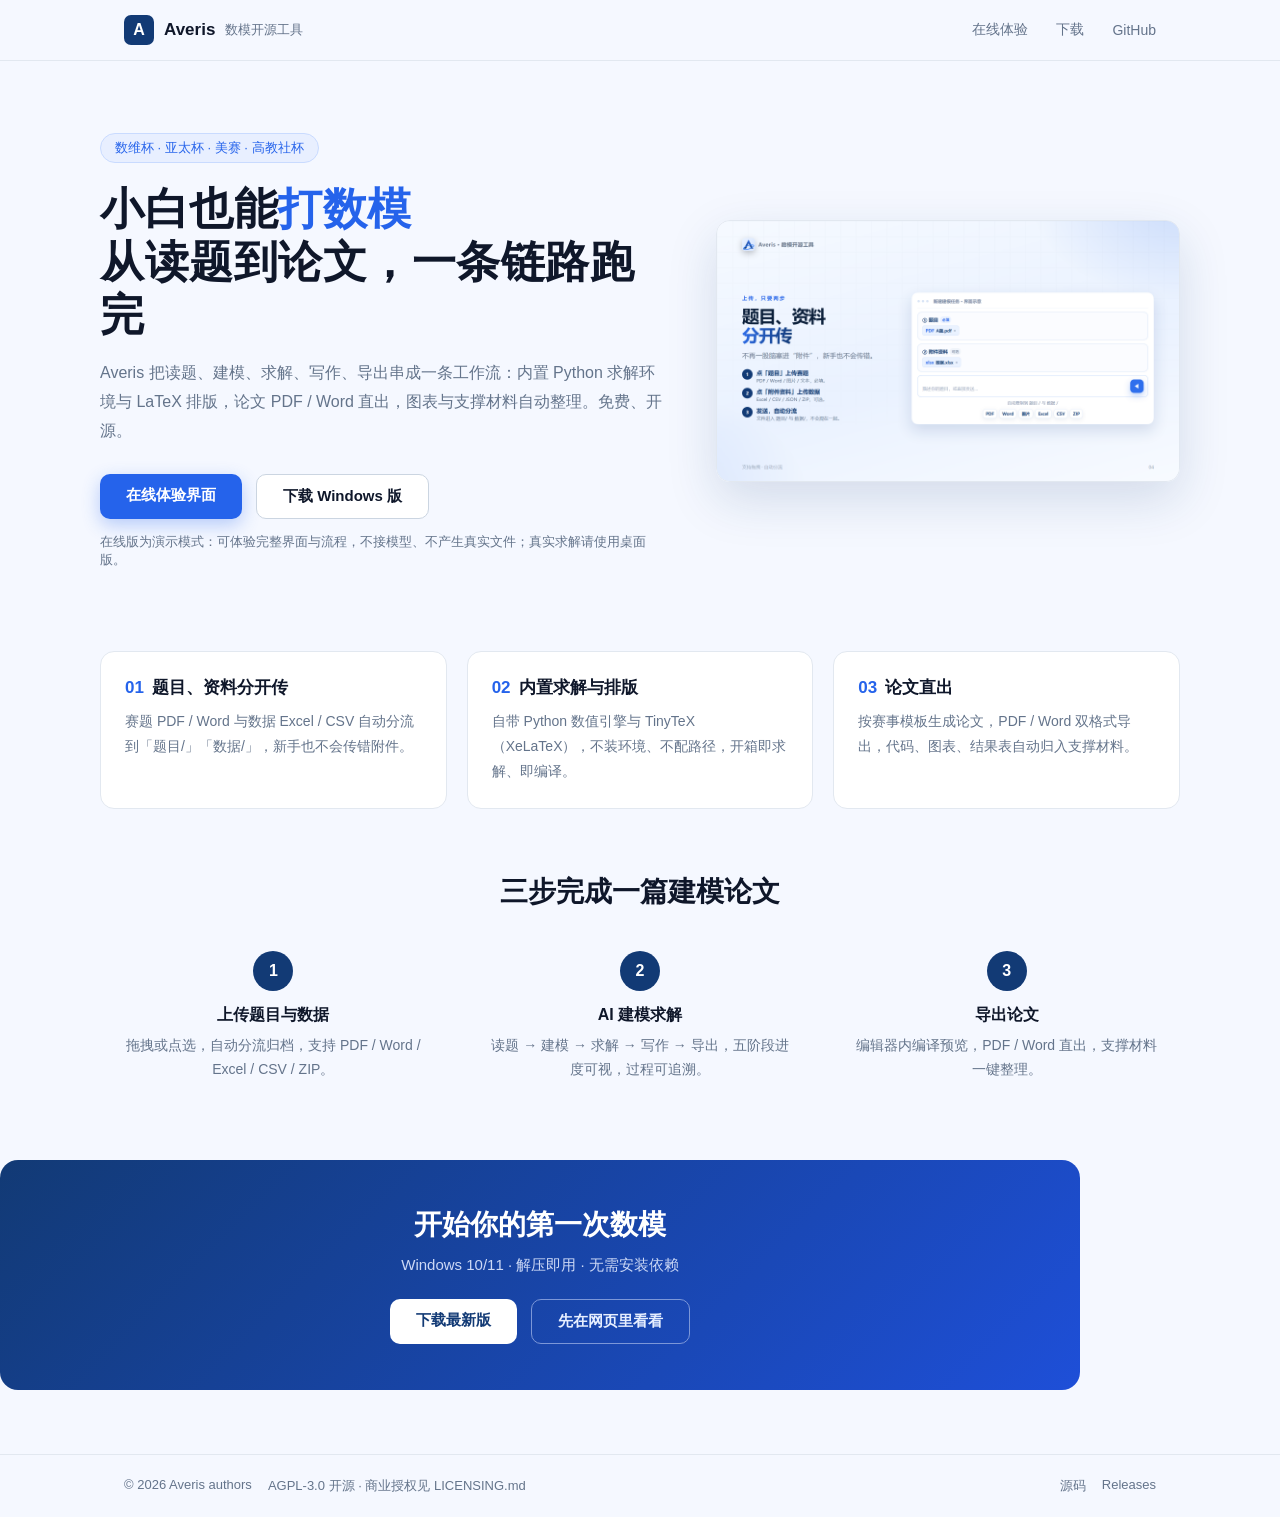
==== index.html @ 835003e7 "Add product landing page for GitHub Pages" ====
<!DOCTYPE html>
<html lang="zh-CN">
<head>
<meta charset="utf-8">
<meta name="viewport" content="width=device-width, initial-scale=1">
<title>Averis · 全流程数模解题工作台</title>
<meta name="description" content="Averis：从读题到论文一条链路跑完。内置 LaTeX 与 Python 求解环境，PDF / Word 直出，免费开源。">
<link rel="icon" href="data:image/svg+xml,%3Csvg xmlns='http://www.w3.org/2000/svg' viewBox='0 0 32 32'%3E%3Crect width='32' height='32' rx='7' fill='%23123A75'/%3E%3Cpath d='M16 6 L26 26 H21.5 L16 14 L10.5 26 H6 Z' fill='%23fff'/%3E%3C/svg%3E">
<style>
  :root { --blue: #2563eb; --navy: #123a75; --ink: #0f172a; --mut: #64748b; --bg: #f5f8ff; }
  * { margin: 0; padding: 0; box-sizing: border-box; }
  body { font-family: -apple-system, "PingFang SC", "Microsoft YaHei", "Segoe UI", sans-serif; color: var(--ink); background: var(--bg); }
  a { text-decoration: none; color: inherit; }
  .wrap { max-width: 1080px; margin: 0 auto; padding: 0 24px; }
  header { position: sticky; top: 0; background: rgba(245,248,255,.9); backdrop-filter: blur(8px); border-bottom: 1px solid #e2e8f0; z-index: 9; }
  .nav { display: flex; align-items: center; gap: 10px; height: 60px; }
  .logo { width: 30px; height: 30px; border-radius: 7px; background: var(--navy); color: #fff; display: grid; place-items: center; font-weight: 800; }
  .nav b { font-size: 17px; }
  .nav .sp { flex: 1; }
  .nav a.lk { color: var(--mut); font-size: 14px; margin-left: 18px; }
  .nav a.lk:hover { color: var(--blue); }
  .hero { display: grid; grid-template-columns: 1.1fr .9fr; gap: 48px; align-items: center; padding: 72px 0 56px; }
  .tag { display: inline-block; color: var(--blue); background: #e8efff; border: 1px solid #c9dbff; border-radius: 999px; padding: 5px 14px; font-size: 13px; margin-bottom: 20px; }
  h1 { font-size: 44px; line-height: 1.2; letter-spacing: .5px; }
  h1 em { font-style: normal; color: var(--blue); }
  .sub { color: var(--mut); font-size: 16px; line-height: 1.8; margin: 18px 0 28px; }
  .btns { display: flex; gap: 14px; flex-wrap: wrap; }
  .btn { display: inline-block; border-radius: 10px; padding: 12px 26px; font-size: 15px; font-weight: 600; }
  .btn.p { background: var(--blue); color: #fff; box-shadow: 0 6px 18px rgba(37,99,235,.3); }
  .btn.p:hover { background: #1d4ed8; }
  .btn.s { border: 1px solid #cbd5e1; background: #fff; color: var(--ink); }
  .btn.s:hover { border-color: var(--blue); color: var(--blue); }
  .shot { border-radius: 14px; border: 1px solid #e2e8f0; box-shadow: 0 18px 50px rgba(18,58,117,.15); width: 100%; display: block; }
  .note { margin-top: 14px; color: var(--mut); font-size: 13px; }
  .feats { display: grid; grid-template-columns: repeat(3, 1fr); gap: 20px; padding: 26px 0 8px; }
  .card { background: #fff; border: 1px solid #e2e8f0; border-radius: 14px; padding: 24px; }
  .card h3 { font-size: 17px; margin-bottom: 10px; }
  .card h3 span { color: var(--blue); margin-right: 8px; }
  .card p { color: var(--mut); font-size: 14px; line-height: 1.8; }
  .steps { padding: 56px 0 20px; }
  .steps h2, .dl h2 { font-size: 28px; text-align: center; }
  .steps .row { display: grid; grid-template-columns: repeat(3, 1fr); gap: 20px; margin-top: 30px; }
  .step { text-align: center; padding: 10px 18px; }
  .step .n { width: 40px; height: 40px; margin: 0 auto 14px; border-radius: 50%; background: var(--navy); color: #fff; display: grid; place-items: center; font-weight: 700; }
  .step b { display: block; margin-bottom: 8px; }
  .step p { color: var(--mut); font-size: 14px; line-height: 1.7; }
  .dl { margin: 48px 0 64px; background: linear-gradient(135deg, #123a75, #1e4fd8); border-radius: 18px; color: #fff; text-align: center; padding: 46px 28px; }
  .dl p { color: #cdd9f6; margin: 12px 0 24px; font-size: 15px; }
  .dl .btn.p { background: #fff; color: var(--navy); box-shadow: none; }
  .dl .btn.s { background: transparent; border-color: #7c97d8; color: #e6eeff; }
  footer { border-top: 1px solid #e2e8f0; color: var(--mut); font-size: 13px; padding: 22px 0; }
  footer .wrap { display: flex; gap: 16px; flex-wrap: wrap; }
  @media (max-width: 860px) { .hero { grid-template-columns: 1fr; padding: 44px 0 30px; } h1 { font-size: 34px; } .feats, .steps .row { grid-template-columns: 1fr; } }
</style>
</head>
<body>
<header><div class="wrap nav">
  <div class="logo">A</div><b>Averis</b><span style="color:var(--mut);font-size:13px">数模开源工具</span>
  <div class="sp"></div>
  <a class="lk" href="client/">在线体验</a>
  <a class="lk" href="https://github.com/daoqigua/Averis/releases/latest">下载</a>
  <a class="lk" href="https://github.com/daoqigua/Averis">GitHub</a>
</div></header>

<div class="wrap hero">
  <div>
    <span class="tag">数维杯 · 亚太杯 · 美赛 · 高教社杯</span>
    <h1>小白也能<em>打数模</em><br>从读题到论文，一条链路跑完</h1>
    <p class="sub">Averis 把读题、建模、求解、写作、导出串成一条工作流：内置 Python 求解环境与 LaTeX 排版，论文 PDF / Word 直出，图表与支撑材料自动整理。免费、开源。</p>
    <div class="btns">
      <a class="btn p" href="client/">在线体验界面</a>
      <a class="btn s" href="https://github.com/daoqigua/Averis/releases/latest">下载 Windows 版</a>
    </div>
    <p class="note">在线版为演示模式：可体验完整界面与流程，不接模型、不产生真实文件；真实求解请使用桌面版。</p>
  </div>
  <div><img class="shot" src="assets/workbench.png" alt="Averis 新建建模任务界面示意"></div>
</div>

<div class="wrap feats">
  <div class="card"><h3><span>01</span>题目、资料分开传</h3><p>赛题 PDF / Word 与数据 Excel / CSV 自动分流到「题目/」「数据/」，新手也不会传错附件。</p></div>
  <div class="card"><h3><span>02</span>内置求解与排版</h3><p>自带 Python 数值引擎与 TinyTeX（XeLaTeX），不装环境、不配路径，开箱即求解、即编译。</p></div>
  <div class="card"><h3><span>03</span>论文直出</h3><p>按赛事模板生成论文，PDF / Word 双格式导出，代码、图表、结果表自动归入支撑材料。</p></div>
</div>

<div class="wrap steps">
  <h2>三步完成一篇建模论文</h2>
  <div class="row">
    <div class="step"><div class="n">1</div><b>上传题目与数据</b><p>拖拽或点选，自动分流归档，支持 PDF / Word / Excel / CSV / ZIP。</p></div>
    <div class="step"><div class="n">2</div><b>AI 建模求解</b><p>读题 → 建模 → 求解 → 写作 → 导出，五阶段进度可视，过程可追溯。</p></div>
    <div class="step"><div class="n">3</div><b>导出论文</b><p>编辑器内编译预览，PDF / Word 直出，支撑材料一键整理。</p></div>
  </div>
</div>

<div class="wrap dl">
  <h2>开始你的第一次数模</h2>
  <p>Windows 10/11 · 解压即用 · 无需安装依赖</p>
  <div class="btns" style="justify-content:center">
    <a class="btn p" href="https://github.com/daoqigua/Averis/releases/latest">下载最新版</a>
    <a class="btn s" href="client/">先在网页里看看</a>
  </div>
</div>

<footer><div class="wrap">
  <span>© 2026 Averis authors</span><span>AGPL-3.0 开源 · 商业授权见 LICENSING.md</span>
  <span style="flex:1"></span><a href="https://github.com/daoqigua/Averis">源码</a>
  <a href="https://github.com/daoqigua/Averis/releases">Releases</a>
</div></footer>
</body>
</html>
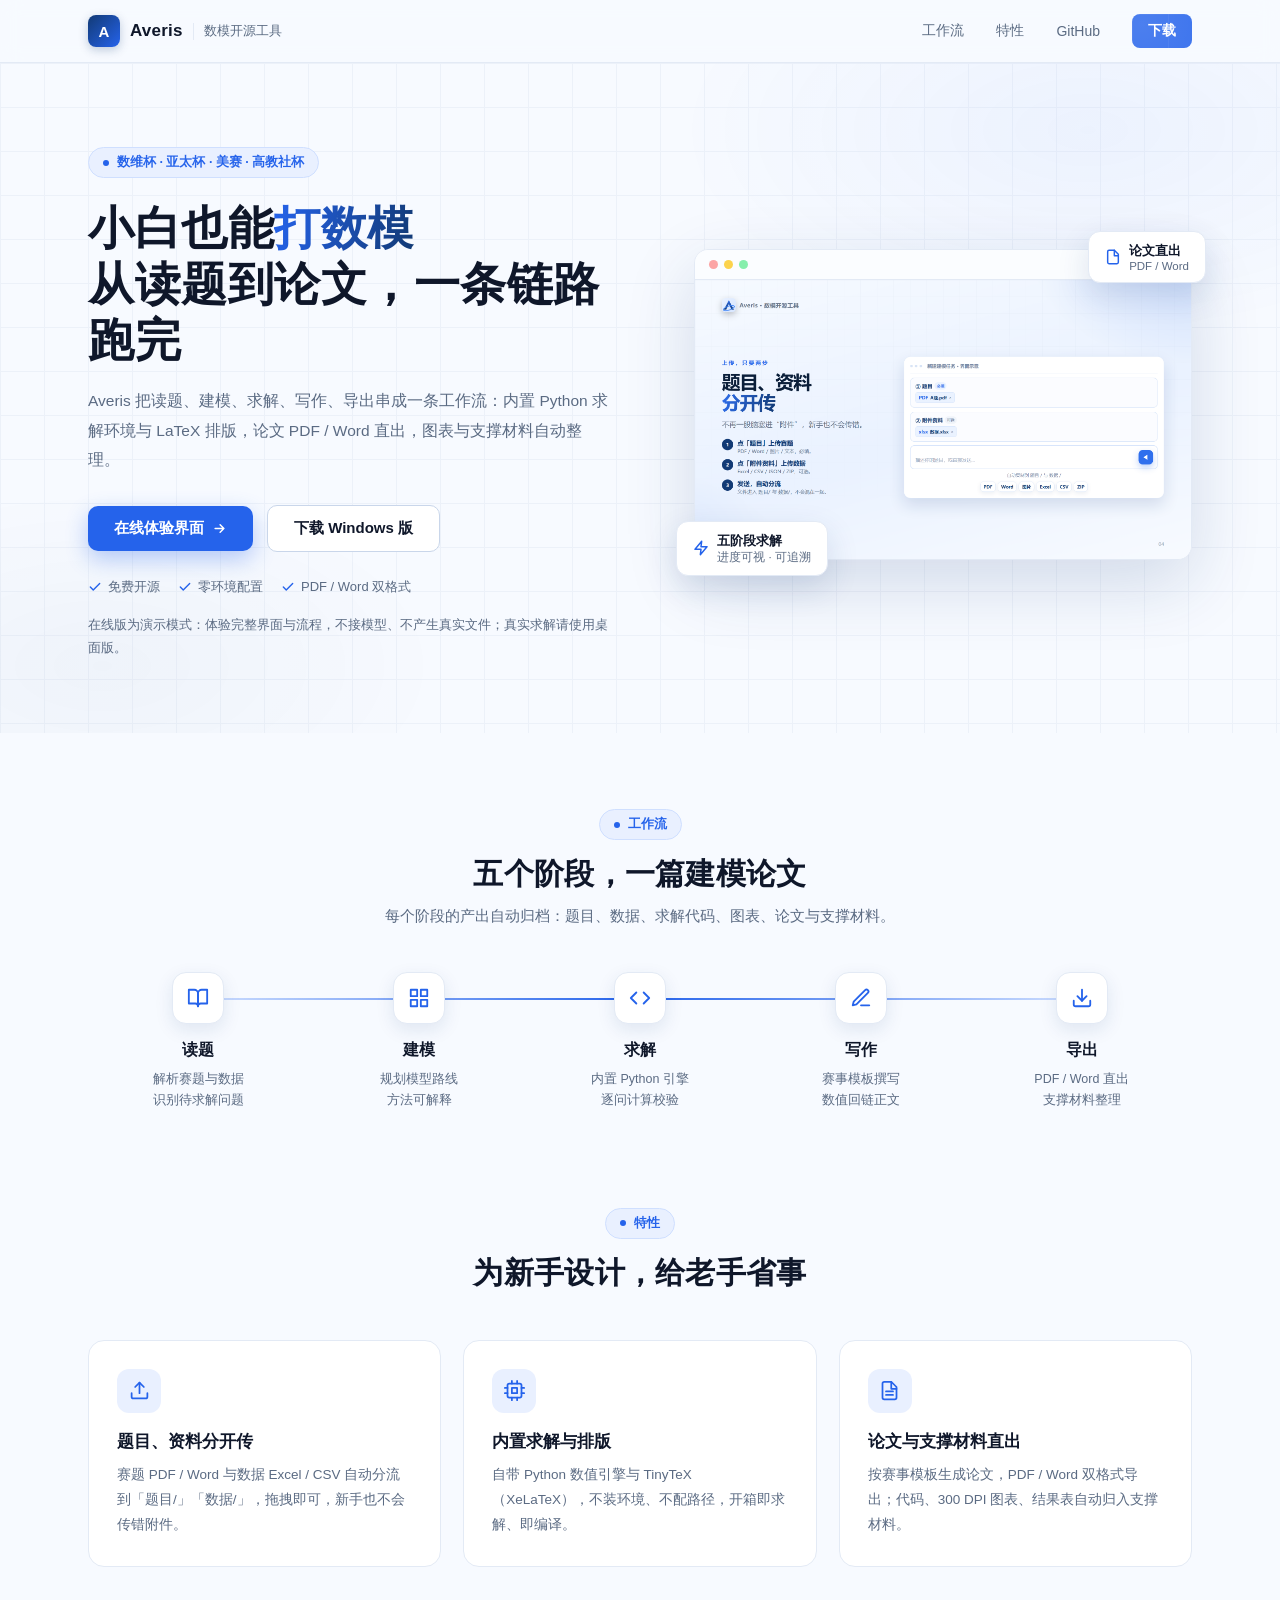
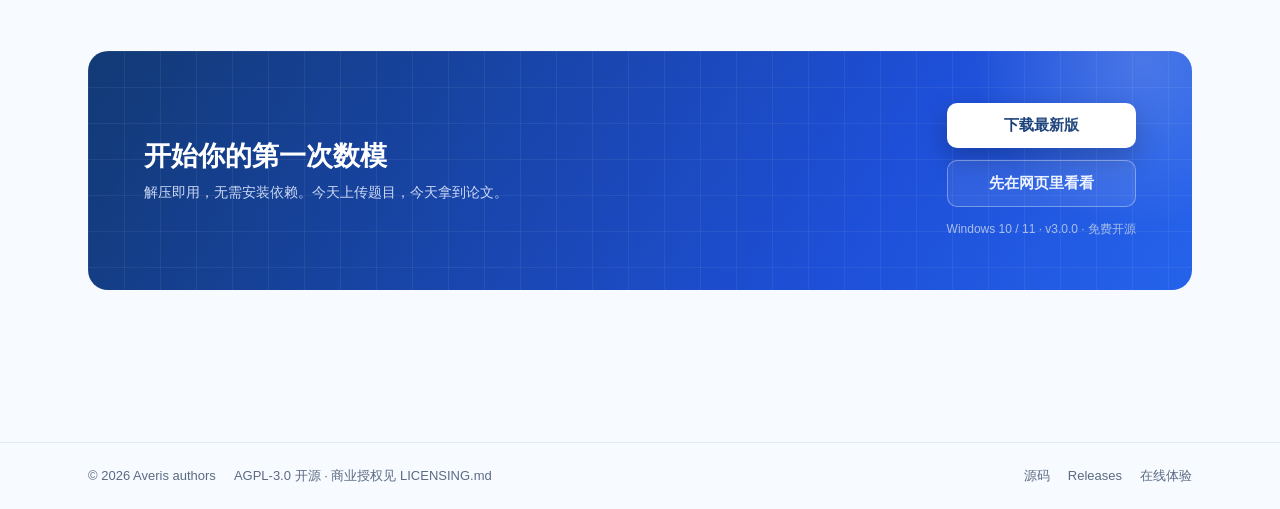
==== commit 9950aff5: "Redesign landing page: refined hero, workflow pipeline, compact CTA" ====
--- a/index.html
+++ b/index.html
@@ -7,103 +7,190 @@
 <meta name="description" content="Averis：从读题到论文一条链路跑完。内置 LaTeX 与 Python 求解环境，PDF / Word 直出，免费开源。">
 <link rel="icon" href="data:image/svg+xml,%3Csvg xmlns='http://www.w3.org/2000/svg' viewBox='0 0 32 32'%3E%3Crect width='32' height='32' rx='7' fill='%23123A75'/%3E%3Cpath d='M16 6 L26 26 H21.5 L16 14 L10.5 26 H6 Z' fill='%23fff'/%3E%3C/svg%3E">
 <style>
-  :root { --blue: #2563eb; --navy: #123a75; --ink: #0f172a; --mut: #64748b; --bg: #f5f8ff; }
+  :root { --blue: #2563eb; --blue-d: #1d4ed8; --navy: #123a75; --ink: #0f172a; --mut: #5b6b83; --line: #e3eaf5; --bg: #f7faff; }
   * { margin: 0; padding: 0; box-sizing: border-box; }
-  body { font-family: -apple-system, "PingFang SC", "Microsoft YaHei", "Segoe UI", sans-serif; color: var(--ink); background: var(--bg); }
+  html { scroll-behavior: smooth; }
+  body { font-family: -apple-system, "PingFang SC", "Microsoft YaHei", "Segoe UI", sans-serif; color: var(--ink); background: var(--bg); -webkit-font-smoothing: antialiased; }
   a { text-decoration: none; color: inherit; }
-  .wrap { max-width: 1080px; margin: 0 auto; padding: 0 24px; }
-  header { position: sticky; top: 0; background: rgba(245,248,255,.9); backdrop-filter: blur(8px); border-bottom: 1px solid #e2e8f0; z-index: 9; }
-  .nav { display: flex; align-items: center; gap: 10px; height: 60px; }
-  .logo { width: 30px; height: 30px; border-radius: 7px; background: var(--navy); color: #fff; display: grid; place-items: center; font-weight: 800; }
-  .nav b { font-size: 17px; }
+  .wrap { max-width: 1160px; margin: 0 auto; padding: 0 28px; }
+  /* header */
+  header { position: sticky; top: 0; z-index: 20; background: rgba(247,250,255,.82); backdrop-filter: blur(10px); border-bottom: 1px solid var(--line); }
+  .nav { display: flex; align-items: center; gap: 10px; height: 62px; }
+  .logo { width: 32px; height: 32px; border-radius: 8px; background: linear-gradient(135deg, #123a75, #2563eb); color: #fff; display: grid; place-items: center; font-weight: 800; font-size: 15px; box-shadow: 0 3px 10px rgba(18,58,117,.25); }
+  .nav b { font-size: 17px; letter-spacing: .2px; }
+  .nav .tip { color: var(--mut); font-size: 12.5px; border-left: 1px solid var(--line); padding-left: 10px; }
   .nav .sp { flex: 1; }
-  .nav a.lk { color: var(--mut); font-size: 14px; margin-left: 18px; }
+  .nav a.lk { color: var(--mut); font-size: 14px; margin-left: 22px; transition: color .15s; }
   .nav a.lk:hover { color: var(--blue); }
-  .hero { display: grid; grid-template-columns: 1.1fr .9fr; gap: 48px; align-items: center; padding: 72px 0 56px; }
-  .tag { display: inline-block; color: var(--blue); background: #e8efff; border: 1px solid #c9dbff; border-radius: 999px; padding: 5px 14px; font-size: 13px; margin-bottom: 20px; }
-  h1 { font-size: 44px; line-height: 1.2; letter-spacing: .5px; }
-  h1 em { font-style: normal; color: var(--blue); }
-  .sub { color: var(--mut); font-size: 16px; line-height: 1.8; margin: 18px 0 28px; }
-  .btns { display: flex; gap: 14px; flex-wrap: wrap; }
-  .btn { display: inline-block; border-radius: 10px; padding: 12px 26px; font-size: 15px; font-weight: 600; }
-  .btn.p { background: var(--blue); color: #fff; box-shadow: 0 6px 18px rgba(37,99,235,.3); }
-  .btn.p:hover { background: #1d4ed8; }
-  .btn.s { border: 1px solid #cbd5e1; background: #fff; color: var(--ink); }
+  .nav a.cta { margin-left: 22px; background: var(--blue); color: #fff; font-size: 13.5px; font-weight: 600; border-radius: 8px; padding: 8px 16px; }
+  .nav a.cta:hover { background: var(--blue-d); }
+  /* hero */
+  .hero { position: relative; padding: 84px 0 72px; overflow: hidden; }
+  .hero::before { content: ""; position: absolute; inset: 0; background:
+    radial-gradient(600px 300px at 85% 10%, rgba(37,99,235,.10), transparent 70%),
+    radial-gradient(500px 260px at 8% 90%, rgba(18,58,117,.07), transparent 70%),
+    linear-gradient(var(--line) 1px, transparent 1px), linear-gradient(90deg, var(--line) 1px, transparent 1px);
+    background-size: auto, auto, 44px 44px, 44px 44px; opacity: .5; pointer-events: none; }
+  .hero .wrap { position: relative; display: grid; grid-template-columns: 1.05fr .95fr; gap: 56px; align-items: center; }
+  .eyebrow { display: inline-flex; align-items: center; gap: 8px; color: var(--blue); background: #e9f0ff; border: 1px solid #cfdfff; border-radius: 999px; padding: 6px 14px; font-size: 12.5px; font-weight: 600; }
+  .eyebrow i { width: 6px; height: 6px; border-radius: 50%; background: var(--blue); }
+  h1 { font-size: 46px; line-height: 1.22; letter-spacing: .5px; margin: 22px 0 18px; font-weight: 800; }
+  h1 em { font-style: normal; background: linear-gradient(100deg, #2563eb, #123a75); -webkit-background-clip: text; background-clip: text; color: transparent; }
+  .sub { color: var(--mut); font-size: 15.5px; line-height: 1.9; margin-bottom: 30px; max-width: 520px; }
+  .btns { display: flex; gap: 14px; flex-wrap: wrap; align-items: center; }
+  .btn { display: inline-flex; align-items: center; gap: 8px; border-radius: 10px; padding: 13px 26px; font-size: 15px; font-weight: 600; transition: all .15s; }
+  .btn.p { background: var(--blue); color: #fff; box-shadow: 0 8px 22px rgba(37,99,235,.32); }
+  .btn.p:hover { background: var(--blue-d); transform: translateY(-1px); }
+  .btn.s { border: 1px solid #c9d6ea; background: #fff; color: var(--ink); }
   .btn.s:hover { border-color: var(--blue); color: var(--blue); }
-  .shot { border-radius: 14px; border: 1px solid #e2e8f0; box-shadow: 0 18px 50px rgba(18,58,117,.15); width: 100%; display: block; }
-  .note { margin-top: 14px; color: var(--mut); font-size: 13px; }
-  .feats { display: grid; grid-template-columns: repeat(3, 1fr); gap: 20px; padding: 26px 0 8px; }
-  .card { background: #fff; border: 1px solid #e2e8f0; border-radius: 14px; padding: 24px; }
-  .card h3 { font-size: 17px; margin-bottom: 10px; }
-  .card h3 span { color: var(--blue); margin-right: 8px; }
-  .card p { color: var(--mut); font-size: 14px; line-height: 1.8; }
-  .steps { padding: 56px 0 20px; }
-  .steps h2, .dl h2 { font-size: 28px; text-align: center; }
-  .steps .row { display: grid; grid-template-columns: repeat(3, 1fr); gap: 20px; margin-top: 30px; }
-  .step { text-align: center; padding: 10px 18px; }
-  .step .n { width: 40px; height: 40px; margin: 0 auto 14px; border-radius: 50%; background: var(--navy); color: #fff; display: grid; place-items: center; font-weight: 700; }
-  .step b { display: block; margin-bottom: 8px; }
-  .step p { color: var(--mut); font-size: 14px; line-height: 1.7; }
-  .dl { margin: 48px 0 64px; background: linear-gradient(135deg, #123a75, #1e4fd8); border-radius: 18px; color: #fff; text-align: center; padding: 46px 28px; }
-  .dl p { color: #cdd9f6; margin: 12px 0 24px; font-size: 15px; }
-  .dl .btn.p { background: #fff; color: var(--navy); box-shadow: none; }
-  .dl .btn.s { background: transparent; border-color: #7c97d8; color: #e6eeff; }
-  footer { border-top: 1px solid #e2e8f0; color: var(--mut); font-size: 13px; padding: 22px 0; }
-  footer .wrap { display: flex; gap: 16px; flex-wrap: wrap; }
-  @media (max-width: 860px) { .hero { grid-template-columns: 1fr; padding: 44px 0 30px; } h1 { font-size: 34px; } .feats, .steps .row { grid-template-columns: 1fr; } }
+  .trust { display: flex; gap: 18px; margin-top: 26px; color: var(--mut); font-size: 13px; flex-wrap: wrap; }
+  .trust span { display: inline-flex; align-items: center; gap: 6px; }
+  .trust svg { color: var(--blue); }
+  /* hero visual */
+  .vis { position: relative; }
+  .frame { background: #fff; border: 1px solid var(--line); border-radius: 14px; box-shadow: 0 24px 70px rgba(18,58,117,.16); overflow: hidden; }
+  .frame .bar { display: flex; gap: 6px; padding: 10px 14px; border-bottom: 1px solid var(--line); background: #fbfdff; }
+  .frame .bar i { width: 9px; height: 9px; border-radius: 50%; background: #dbe4f0; }
+  .frame .bar i:first-child { background: #fca5a5; } .frame .bar i:nth-child(2) { background: #fcd34d; } .frame .bar i:nth-child(3) { background: #86efac; }
+  .frame img { display: block; width: 100%; }
+  .float { position: absolute; background: #fff; border: 1px solid var(--line); border-radius: 12px; box-shadow: 0 12px 32px rgba(18,58,117,.14); padding: 10px 16px; font-size: 13px; font-weight: 600; display: flex; align-items: center; gap: 8px; }
+  .float svg { color: var(--blue); }
+  .float.f1 { top: -18px; right: -14px; }
+  .float.f2 { bottom: -16px; left: -18px; }
+  .float small { display: block; font-weight: 400; color: var(--mut); font-size: 11.5px; }
+  /* sections */
+  section { padding: 76px 0; }
+  .shead { text-align: center; margin-bottom: 46px; }
+  .shead .eyebrow { margin-bottom: 14px; }
+  .shead h2 { font-size: 30px; font-weight: 800; letter-spacing: .3px; }
+  .shead p { color: var(--mut); font-size: 14.5px; margin-top: 12px; }
+  /* pipeline */
+  .pipe { display: grid; grid-template-columns: repeat(5, 1fr); gap: 0; position: relative; }
+  .pipe::before { content: ""; position: absolute; top: 26px; left: 10%; right: 10%; height: 2px; background: linear-gradient(90deg, #cfdfff, #2563eb, #cfdfff); }
+  .pstage { text-align: center; padding: 0 12px; position: relative; }
+  .pstage .dot { width: 52px; height: 52px; margin: 0 auto 16px; border-radius: 14px; background: #fff; border: 1px solid var(--line); box-shadow: 0 6px 18px rgba(18,58,117,.10); display: grid; place-items: center; color: var(--blue); position: relative; }
+  .pstage b { display: block; font-size: 15.5px; margin-bottom: 8px; }
+  .pstage p { color: var(--mut); font-size: 12.5px; line-height: 1.7; }
+  /* features */
+  .feats { display: grid; grid-template-columns: repeat(3, 1fr); gap: 22px; }
+  .card { background: #fff; border: 1px solid var(--line); border-radius: 16px; padding: 28px; transition: all .18s; }
+  .card:hover { transform: translateY(-3px); box-shadow: 0 16px 40px rgba(18,58,117,.12); border-color: #cfdfff; }
+  .card .ic { width: 44px; height: 44px; border-radius: 12px; background: #e9f0ff; color: var(--blue); display: grid; place-items: center; margin-bottom: 18px; }
+  .card h3 { font-size: 16.5px; margin-bottom: 10px; }
+  .card p { color: var(--mut); font-size: 13.5px; line-height: 1.85; }
+  /* cta */
+  .cta { position: relative; border-radius: 20px; overflow: hidden; background: linear-gradient(120deg, #123a75 0%, #1e4fd8 70%, #2563eb 100%); color: #fff; padding: 52px 56px; display: flex; align-items: center; gap: 40px; }
+  .cta::before { content: ""; position: absolute; inset: 0; background: linear-gradient(rgba(255,255,255,.06) 1px, transparent 1px), linear-gradient(90deg, rgba(255,255,255,.06) 1px, transparent 1px); background-size: 36px 36px; }
+  .cta::after { content: ""; position: absolute; width: 340px; height: 340px; right: -120px; top: -160px; border-radius: 50%; background: radial-gradient(circle, rgba(255,255,255,.18), transparent 70%); }
+  .cta .txt { position: relative; flex: 1; }
+  .cta h2 { font-size: 27px; font-weight: 800; margin-bottom: 10px; }
+  .cta p { color: #cdd9f6; font-size: 14px; }
+  .cta .act { position: relative; display: flex; flex-direction: column; gap: 12px; align-items: stretch; }
+  .cta .btn.p { background: #fff; color: var(--navy); box-shadow: 0 10px 26px rgba(0,0,0,.25); justify-content: center; }
+  .cta .btn.s { background: rgba(255,255,255,.08); border: 1px solid rgba(255,255,255,.35); color: #eaf1ff; justify-content: center; }
+  .cta .btn.s:hover { border-color: #fff; color: #fff; }
+  .cta .meta { position: relative; margin-top: 14px; color: #a9bfe8; font-size: 12px; text-align: right; }
+  /* footer */
+  footer { border-top: 1px solid var(--line); color: var(--mut); font-size: 13px; padding: 24px 0; margin-top: 76px; }
+  footer .wrap { display: flex; gap: 18px; flex-wrap: wrap; align-items: center; }
+  footer a:hover { color: var(--blue); }
+  @media (max-width: 960px) {
+    .hero .wrap { grid-template-columns: 1fr; gap: 44px; }
+    h1 { font-size: 34px; }
+    .pipe { grid-template-columns: repeat(2, 1fr); gap: 28px 0; } .pipe::before { display: none; }
+    .feats { grid-template-columns: 1fr; }
+    .cta { flex-direction: column; padding: 40px 28px; text-align: center; }
+    .cta .meta { text-align: center; }
+    .float.f1 { right: 4px; } .float.f2 { left: 4px; }
+  }
 </style>
 </head>
 <body>
 <header><div class="wrap nav">
-  <div class="logo">A</div><b>Averis</b><span style="color:var(--mut);font-size:13px">数模开源工具</span>
+  <div class="logo">A</div><b>Averis</b><span class="tip">数模开源工具</span>
   <div class="sp"></div>
-  <a class="lk" href="client/">在线体验</a>
-  <a class="lk" href="https://github.com/daoqigua/Averis/releases/latest">下载</a>
+  <a class="lk" href="#flow">工作流</a>
+  <a class="lk" href="#why">特性</a>
   <a class="lk" href="https://github.com/daoqigua/Averis">GitHub</a>
+  <a class="cta" href="https://github.com/daoqigua/Averis/releases/latest">下载</a>
 </div></header>
 
-<div class="wrap hero">
+<div class="hero"><div class="wrap">
   <div>
-    <span class="tag">数维杯 · 亚太杯 · 美赛 · 高教社杯</span>
+    <span class="eyebrow"><i></i>数维杯 · 亚太杯 · 美赛 · 高教社杯</span>
     <h1>小白也能<em>打数模</em><br>从读题到论文，一条链路跑完</h1>
-    <p class="sub">Averis 把读题、建模、求解、写作、导出串成一条工作流：内置 Python 求解环境与 LaTeX 排版，论文 PDF / Word 直出，图表与支撑材料自动整理。免费、开源。</p>
+    <p class="sub">Averis 把读题、建模、求解、写作、导出串成一条工作流：内置 Python 求解环境与 LaTeX 排版，论文 PDF / Word 直出，图表与支撑材料自动整理。</p>
     <div class="btns">
-      <a class="btn p" href="client/">在线体验界面</a>
+      <a class="btn p" href="client/">在线体验界面
+        <svg width="15" height="15" viewBox="0 0 24 24" fill="none" stroke="currentColor" stroke-width="2.4" stroke-linecap="round" stroke-linejoin="round"><path d="M5 12h14M13 6l6 6-6 6"/></svg></a>
       <a class="btn s" href="https://github.com/daoqigua/Averis/releases/latest">下载 Windows 版</a>
     </div>
-    <p class="note">在线版为演示模式：可体验完整界面与流程，不接模型、不产生真实文件；真实求解请使用桌面版。</p>
+    <div class="trust">
+      <span><svg width="14" height="14" viewBox="0 0 24 24" fill="none" stroke="currentColor" stroke-width="2.4" stroke-linecap="round" stroke-linejoin="round"><path d="M20 6L9 17l-5-5"/></svg>免费开源</span>
+      <span><svg width="14" height="14" viewBox="0 0 24 24" fill="none" stroke="currentColor" stroke-width="2.4" stroke-linecap="round" stroke-linejoin="round"><path d="M20 6L9 17l-5-5"/></svg>零环境配置</span>
+      <span><svg width="14" height="14" viewBox="0 0 24 24" fill="none" stroke="currentColor" stroke-width="2.4" stroke-linecap="round" stroke-linejoin="round"><path d="M20 6L9 17l-5-5"/></svg>PDF / Word 双格式</span>
+    </div>
+    <p class="sub" style="font-size:12.5px;margin:18px 0 0">在线版为演示模式：体验完整界面与流程，不接模型、不产生真实文件；真实求解请使用桌面版。</p>
   </div>
-  <div><img class="shot" src="assets/workbench.png" alt="Averis 新建建模任务界面示意"></div>
-</div>
+  <div class="vis">
+    <div class="frame">
+      <div class="bar"><i></i><i></i><i></i></div>
+      <img src="assets/workbench.png" alt="Averis 新建建模任务界面示意">
+    </div>
+    <div class="float f1"><svg width="16" height="16" viewBox="0 0 24 24" fill="none" stroke="currentColor" stroke-width="2.2" stroke-linecap="round" stroke-linejoin="round"><path d="M14 2H6a2 2 0 0 0-2 2v16a2 2 0 0 0 2 2h12a2 2 0 0 0 2-2V8z"/><path d="M14 2v8h6"/></svg><div>论文直出<small>PDF / Word</small></div></div>
+    <div class="float f2"><svg width="16" height="16" viewBox="0 0 24 24" fill="none" stroke="currentColor" stroke-width="2.2" stroke-linecap="round" stroke-linejoin="round"><path d="M13 2L3 14h9l-1 8 10-12h-9l1-8z"/></svg><div>五阶段求解<small>进度可视 · 可追溯</small></div></div>
+  </div>
+</div></div>
 
-<div class="wrap feats">
-  <div class="card"><h3><span>01</span>题目、资料分开传</h3><p>赛题 PDF / Word 与数据 Excel / CSV 自动分流到「题目/」「数据/」，新手也不会传错附件。</p></div>
-  <div class="card"><h3><span>02</span>内置求解与排版</h3><p>自带 Python 数值引擎与 TinyTeX（XeLaTeX），不装环境、不配路径，开箱即求解、即编译。</p></div>
-  <div class="card"><h3><span>03</span>论文直出</h3><p>按赛事模板生成论文，PDF / Word 双格式导出，代码、图表、结果表自动归入支撑材料。</p></div>
-</div>
+<section id="flow"><div class="wrap">
+  <div class="shead">
+    <span class="eyebrow"><i></i>工作流</span>
+    <h2>五个阶段，一篇建模论文</h2>
+    <p>每个阶段的产出自动归档：题目、数据、求解代码、图表、论文与支撑材料。</p>
+  </div>
+  <div class="pipe">
+    <div class="pstage"><div class="dot"><svg width="22" height="22" viewBox="0 0 24 24" fill="none" stroke="currentColor" stroke-width="2" stroke-linecap="round" stroke-linejoin="round"><path d="M2 3h6a4 4 0 0 1 4 4v14a3 3 0 0 0-3-3H2z"/><path d="M22 3h-6a4 4 0 0 0-4 4v14a3 3 0 0 1 3-3h7z"/></svg></div><b>读题</b><p>解析赛题与数据<br>识别待求解问题</p></div>
+    <div class="pstage"><div class="dot"><svg width="22" height="22" viewBox="0 0 24 24" fill="none" stroke="currentColor" stroke-width="2" stroke-linecap="round" stroke-linejoin="round"><rect x="3" y="3" width="7" height="7"/><rect x="14" y="3" width="7" height="7"/><rect x="14" y="14" width="7" height="7"/><rect x="3" y="14" width="7" height="7"/></svg></div><b>建模</b><p>规划模型路线<br>方法可解释</p></div>
+    <div class="pstage"><div class="dot"><svg width="22" height="22" viewBox="0 0 24 24" fill="none" stroke="currentColor" stroke-width="2" stroke-linecap="round" stroke-linejoin="round"><polyline points="16 18 22 12 16 6"/><polyline points="8 6 2 12 8 18"/></svg></div><b>求解</b><p>内置 Python 引擎<br>逐问计算校验</p></div>
+    <div class="pstage"><div class="dot"><svg width="22" height="22" viewBox="0 0 24 24" fill="none" stroke="currentColor" stroke-width="2" stroke-linecap="round" stroke-linejoin="round"><path d="M12 20h9"/><path d="M16.5 3.5a2.1 2.1 0 0 1 3 3L7 19l-4 1 1-4z"/></svg></div><b>写作</b><p>赛事模板撰写<br>数值回链正文</p></div>
+    <div class="pstage"><div class="dot"><svg width="22" height="22" viewBox="0 0 24 24" fill="none" stroke="currentColor" stroke-width="2" stroke-linecap="round" stroke-linejoin="round"><path d="M21 15v4a2 2 0 0 1-2 2H5a2 2 0 0 1-2-2v-4"/><polyline points="7 10 12 15 17 10"/><line x1="12" y1="15" x2="12" y2="3"/></svg></div><b>导出</b><p>PDF / Word 直出<br>支撑材料整理</p></div>
+  </div>
+</div></section>
 
-<div class="wrap steps">
-  <h2>三步完成一篇建模论文</h2>
-  <div class="row">
-    <div class="step"><div class="n">1</div><b>上传题目与数据</b><p>拖拽或点选，自动分流归档，支持 PDF / Word / Excel / CSV / ZIP。</p></div>
-    <div class="step"><div class="n">2</div><b>AI 建模求解</b><p>读题 → 建模 → 求解 → 写作 → 导出，五阶段进度可视，过程可追溯。</p></div>
-    <div class="step"><div class="n">3</div><b>导出论文</b><p>编辑器内编译预览，PDF / Word 直出，支撑材料一键整理。</p></div>
+<section id="why" style="padding-top:20px"><div class="wrap">
+  <div class="shead">
+    <span class="eyebrow"><i></i>特性</span>
+    <h2>为新手设计，给老手省事</h2>
   </div>
-</div>
+  <div class="feats">
+    <div class="card"><div class="ic"><svg width="21" height="21" viewBox="0 0 24 24" fill="none" stroke="currentColor" stroke-width="2" stroke-linecap="round" stroke-linejoin="round"><path d="M21 15v4a2 2 0 0 1-2 2H5a2 2 0 0 1-2-2v-4"/><polyline points="17 8 12 3 7 8"/><line x1="12" y1="3" x2="12" y2="15"/></svg></div><h3>题目、资料分开传</h3><p>赛题 PDF / Word 与数据 Excel / CSV 自动分流到「题目/」「数据/」，拖拽即可，新手也不会传错附件。</p></div>
+    <div class="card"><div class="ic"><svg width="21" height="21" viewBox="0 0 24 24" fill="none" stroke="currentColor" stroke-width="2" stroke-linecap="round" stroke-linejoin="round"><rect x="4" y="4" width="16" height="16" rx="2"/><rect x="9" y="9" width="6" height="6"/><path d="M9 1v3M15 1v3M9 20v3M15 20v3M1 9h3M1 15h3M20 9h3M20 15h3"/></svg></div><h3>内置求解与排版</h3><p>自带 Python 数值引擎与 TinyTeX（XeLaTeX），不装环境、不配路径，开箱即求解、即编译。</p></div>
+    <div class="card"><div class="ic"><svg width="21" height="21" viewBox="0 0 24 24" fill="none" stroke="currentColor" stroke-width="2" stroke-linecap="round" stroke-linejoin="round"><path d="M14 2H6a2 2 0 0 0-2 2v16a2 2 0 0 0 2 2h12a2 2 0 0 0 2-2V8z"/><path d="M14 2v8h6"/><path d="M16 13H8M16 17H8"/></svg></div><h3>论文与支撑材料直出</h3><p>按赛事模板生成论文，PDF / Word 双格式导出；代码、300 DPI 图表、结果表自动归入支撑材料。</p></div>
+  </div>
+</div></section>
 
-<div class="wrap dl">
-  <h2>开始你的第一次数模</h2>
-  <p>Windows 10/11 · 解压即用 · 无需安装依赖</p>
-  <div class="btns" style="justify-content:center">
-    <a class="btn p" href="https://github.com/daoqigua/Averis/releases/latest">下载最新版</a>
-    <a class="btn s" href="client/">先在网页里看看</a>
+<section style="padding-top:8px"><div class="wrap">
+  <div class="cta">
+    <div class="txt">
+      <h2>开始你的第一次数模</h2>
+      <p>解压即用，无需安装依赖。今天上传题目，今天拿到论文。</p>
+    </div>
+    <div>
+      <div class="act">
+        <a class="btn p" href="https://github.com/daoqigua/Averis/releases/latest">下载最新版</a>
+        <a class="btn s" href="client/">先在网页里看看</a>
+      </div>
+      <div class="meta">Windows 10 / 11 · v3.0.0 · 免费开源</div>
+    </div>
   </div>
-</div>
+</div></section>
 
 <footer><div class="wrap">
   <span>© 2026 Averis authors</span><span>AGPL-3.0 开源 · 商业授权见 LICENSING.md</span>
-  <span style="flex:1"></span><a href="https://github.com/daoqigua/Averis">源码</a>
+  <span style="flex:1"></span>
+  <a href="https://github.com/daoqigua/Averis">源码</a>
   <a href="https://github.com/daoqigua/Averis/releases">Releases</a>
+  <a href="client/">在线体验</a>
 </div></footer>
 </body>
 </html>
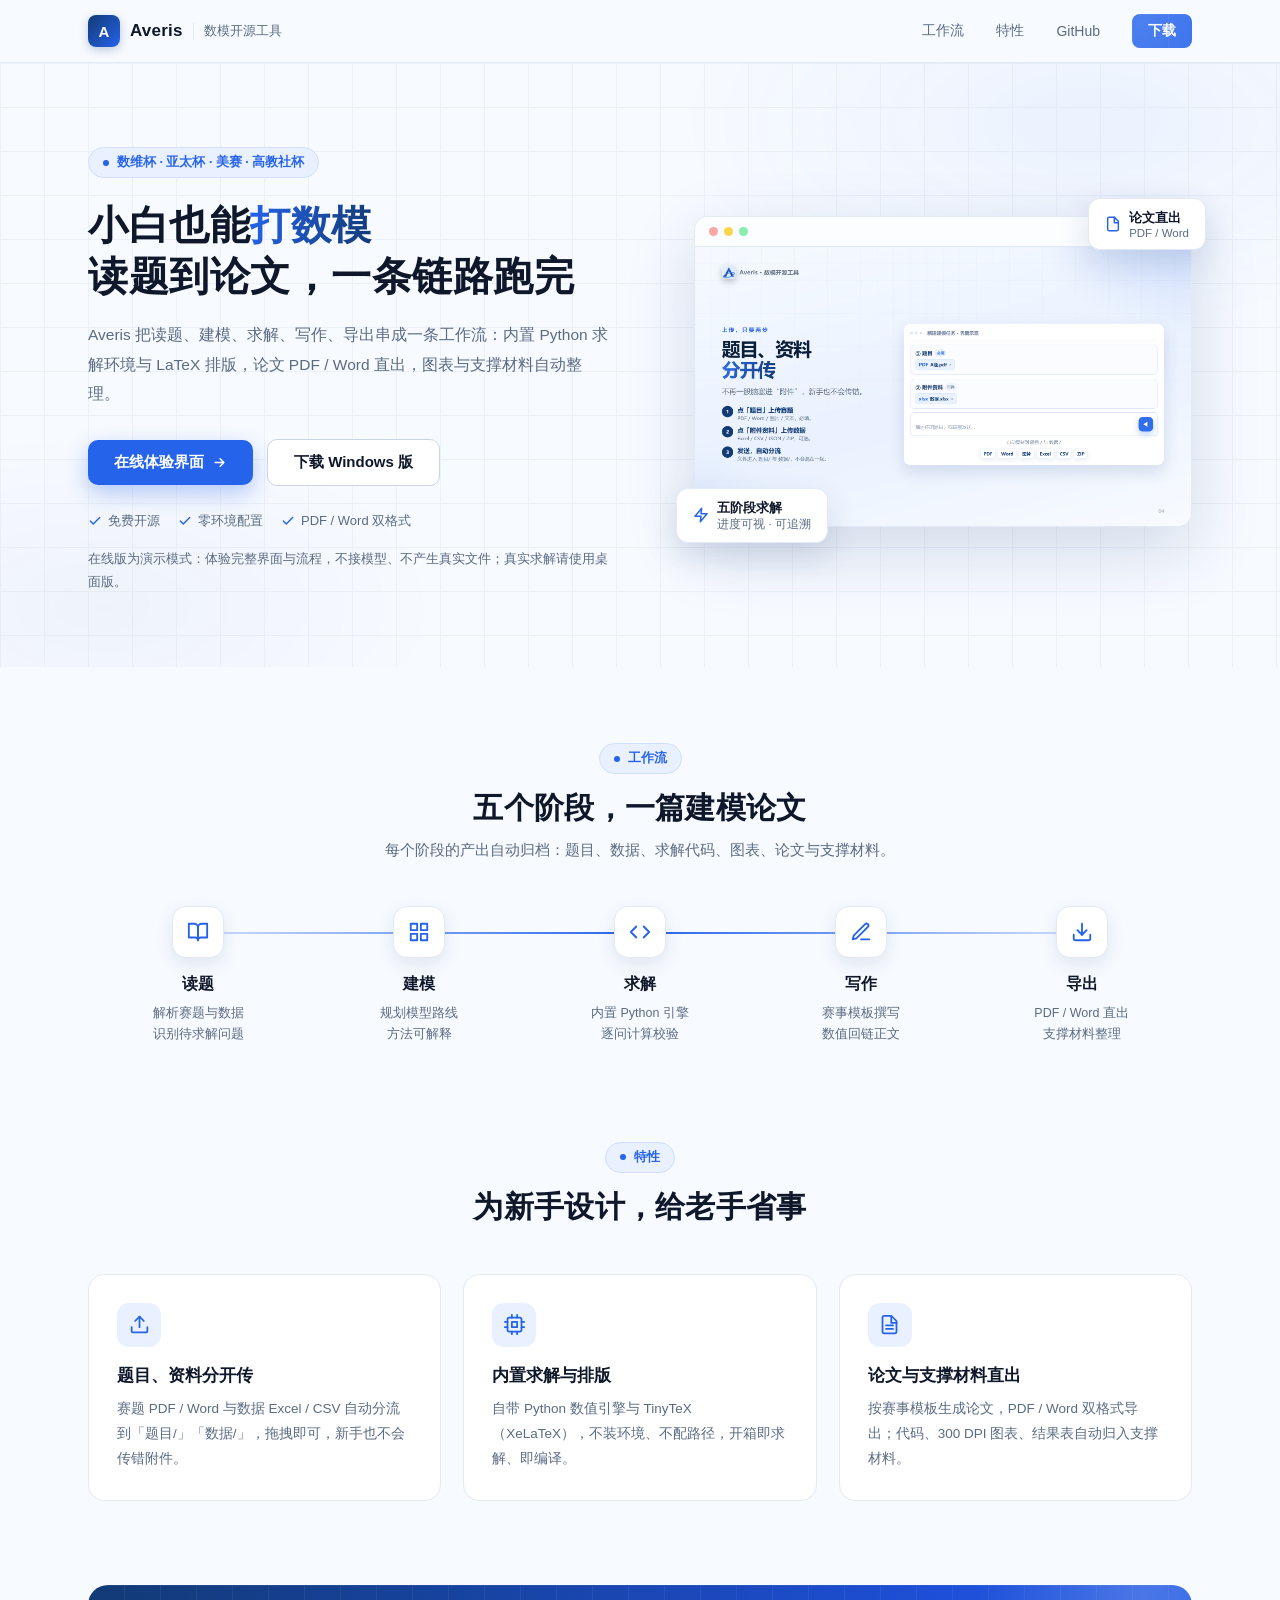
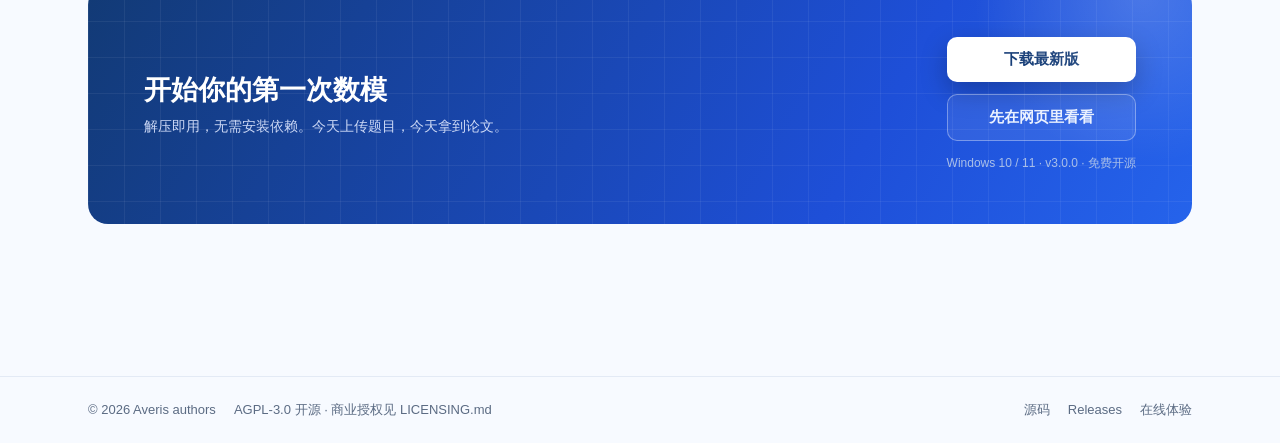
==== commit bad77fe0: "Tighten hero headline to avoid orphan line" ====
--- a/index.html
+++ b/index.html
@@ -34,7 +34,7 @@
   .hero .wrap { position: relative; display: grid; grid-template-columns: 1.05fr .95fr; gap: 56px; align-items: center; }
   .eyebrow { display: inline-flex; align-items: center; gap: 8px; color: var(--blue); background: #e9f0ff; border: 1px solid #cfdfff; border-radius: 999px; padding: 6px 14px; font-size: 12.5px; font-weight: 600; }
   .eyebrow i { width: 6px; height: 6px; border-radius: 50%; background: var(--blue); }
-  h1 { font-size: 46px; line-height: 1.22; letter-spacing: .5px; margin: 22px 0 18px; font-weight: 800; }
+  h1 { font-size: 40px; line-height: 1.28; letter-spacing: .5px; margin: 22px 0 18px; font-weight: 800; }
   h1 em { font-style: normal; background: linear-gradient(100deg, #2563eb, #123a75); -webkit-background-clip: text; background-clip: text; color: transparent; }
   .sub { color: var(--mut); font-size: 15.5px; line-height: 1.9; margin-bottom: 30px; max-width: 520px; }
   .btns { display: flex; gap: 14px; flex-wrap: wrap; align-items: center; }
@@ -118,7 +118,7 @@
 <div class="hero"><div class="wrap">
   <div>
     <span class="eyebrow"><i></i>数维杯 · 亚太杯 · 美赛 · 高教社杯</span>
-    <h1>小白也能<em>打数模</em><br>从读题到论文，一条链路跑完</h1>
+    <h1>小白也能<em>打数模</em><br>读题到论文，一条链路跑完</h1>
     <p class="sub">Averis 把读题、建模、求解、写作、导出串成一条工作流：内置 Python 求解环境与 LaTeX 排版，论文 PDF / Word 直出，图表与支撑材料自动整理。</p>
     <div class="btns">
       <a class="btn p" href="client/">在线体验界面
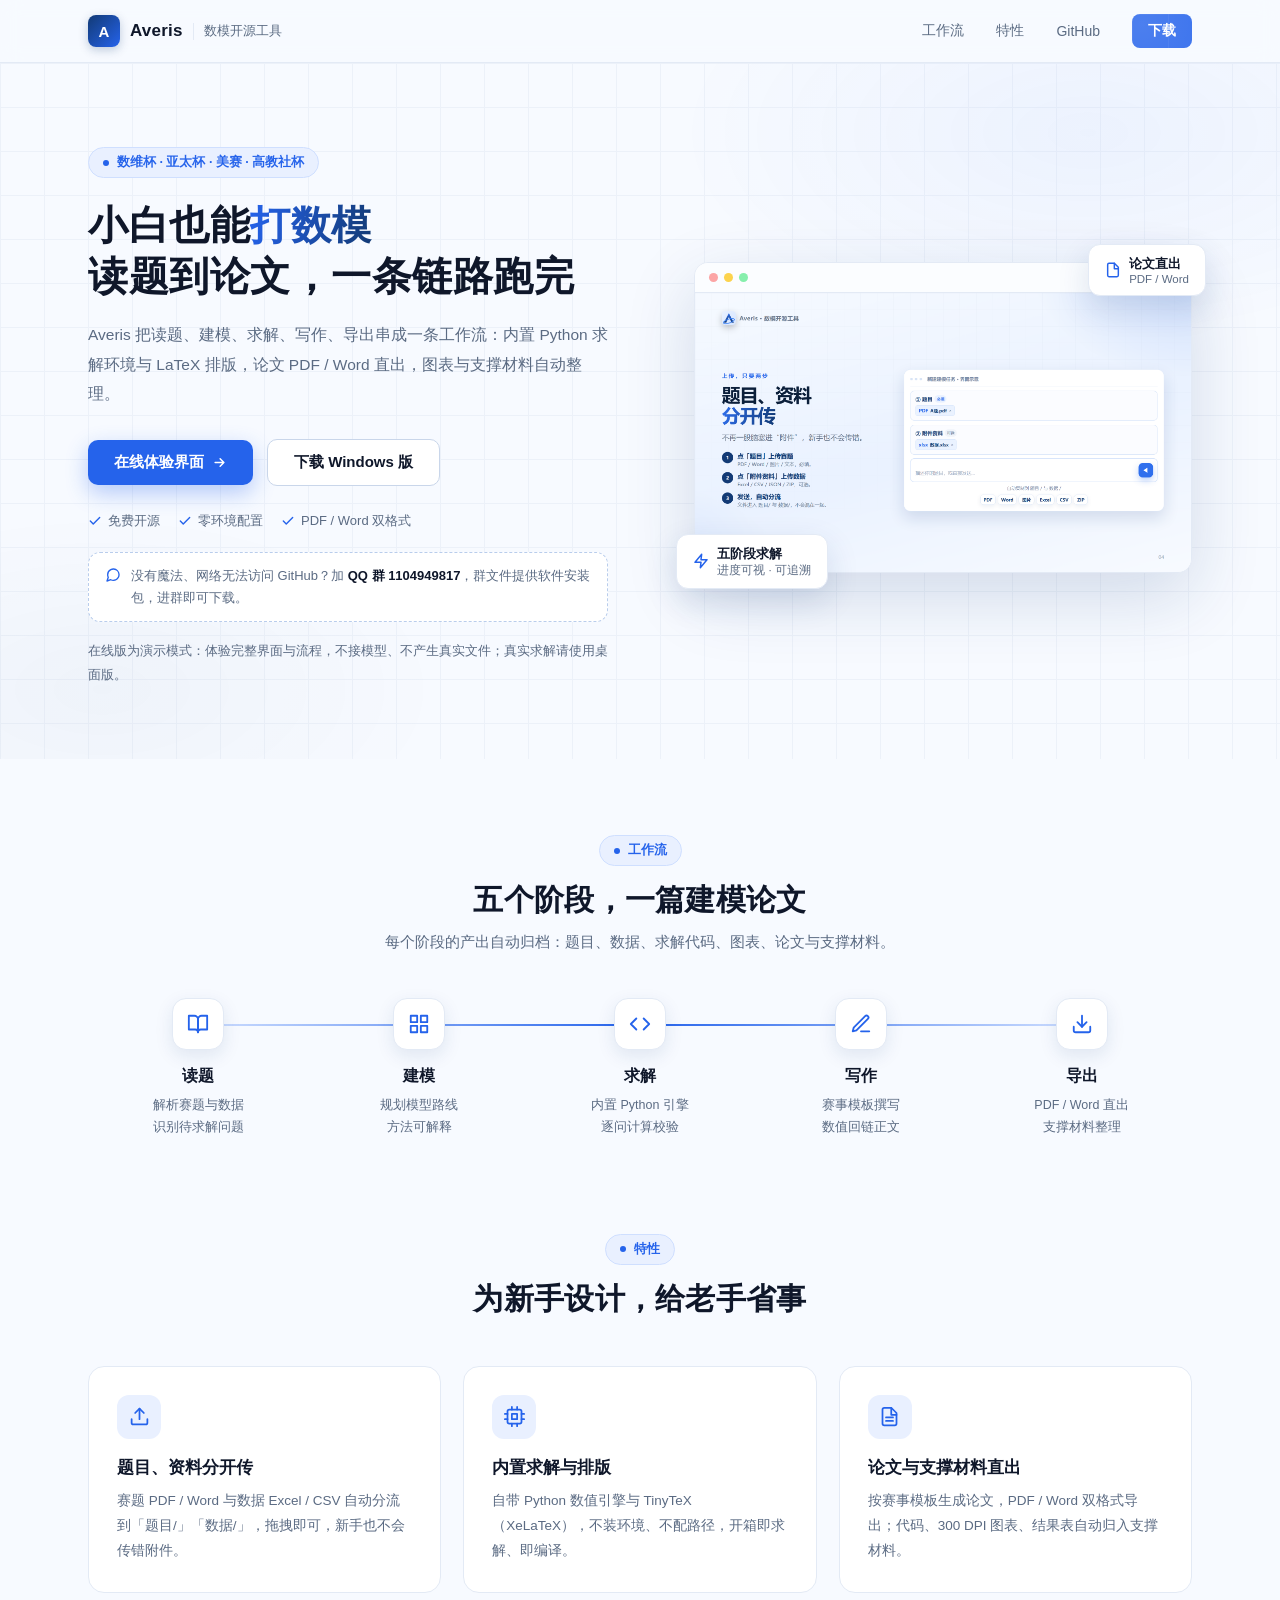
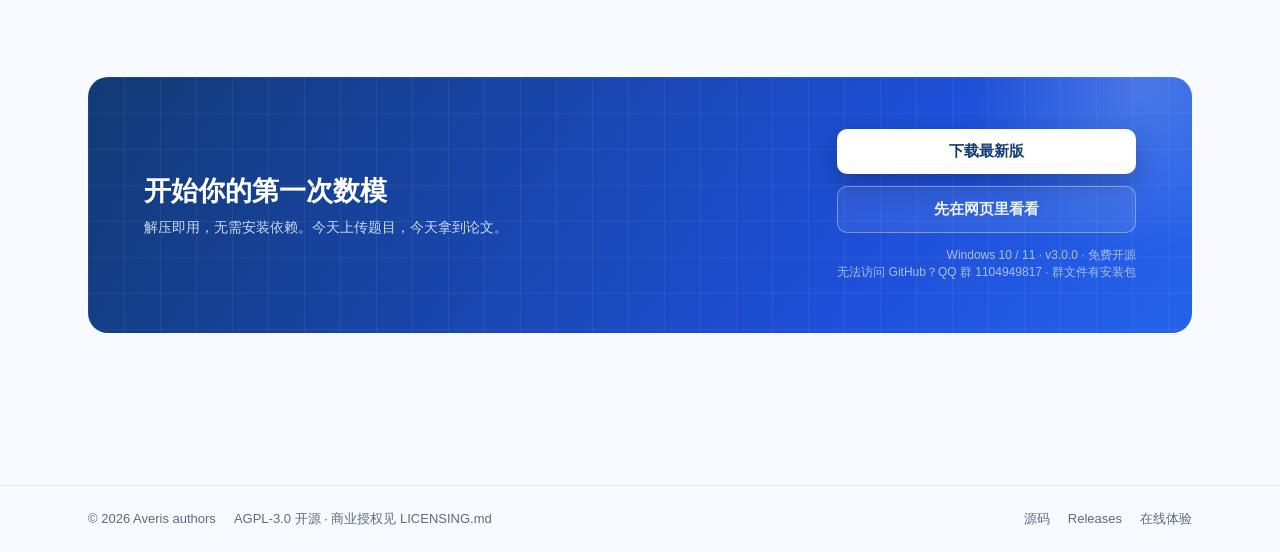
==== commit 199b3237: "Add QQ group 1104949817 fallback download notice to site and README" ====
--- a/index.html
+++ b/index.html
@@ -46,6 +46,9 @@
   .trust { display: flex; gap: 18px; margin-top: 26px; color: var(--mut); font-size: 13px; flex-wrap: wrap; }
   .trust span { display: inline-flex; align-items: center; gap: 6px; }
   .trust svg { color: var(--blue); }
+  .qq { display: flex; align-items: flex-start; gap: 10px; margin-top: 22px; max-width: 520px; background: #fff; border: 1px dashed #b9cdec; border-radius: 12px; padding: 12px 16px; font-size: 13px; color: var(--mut); line-height: 1.7; }
+  .qq svg { flex: none; margin-top: 2px; color: var(--blue); }
+  .qq b { color: var(--ink); }
   /* hero visual */
   .vis { position: relative; }
   .frame { background: #fff; border: 1px solid var(--line); border-radius: 14px; box-shadow: 0 24px 70px rgba(18,58,117,.16); overflow: hidden; }
@@ -130,6 +133,10 @@
       <span><svg width="14" height="14" viewBox="0 0 24 24" fill="none" stroke="currentColor" stroke-width="2.4" stroke-linecap="round" stroke-linejoin="round"><path d="M20 6L9 17l-5-5"/></svg>零环境配置</span>
       <span><svg width="14" height="14" viewBox="0 0 24 24" fill="none" stroke="currentColor" stroke-width="2.4" stroke-linecap="round" stroke-linejoin="round"><path d="M20 6L9 17l-5-5"/></svg>PDF / Word 双格式</span>
     </div>
+    <div class="qq">
+      <svg width="16" height="16" viewBox="0 0 24 24" fill="none" stroke="currentColor" stroke-width="2" stroke-linecap="round" stroke-linejoin="round"><path d="M21 11.5a8.38 8.38 0 0 1-.9 3.8 8.5 8.5 0 0 1-7.6 4.7 8.38 8.38 0 0 1-3.8-.9L3 21l1.9-5.7a8.38 8.38 0 0 1-.9-3.8 8.5 8.5 0 0 1 4.7-7.6 8.38 8.38 0 0 1 3.8-.9h.5a8.48 8.48 0 0 1 8 8z"/></svg>
+      <div>没有魔法、网络无法访问 GitHub？加 <b>QQ 群 1104949817</b>，群文件提供软件安装包，进群即可下载。</div>
+    </div>
     <p class="sub" style="font-size:12.5px;margin:18px 0 0">在线版为演示模式：体验完整界面与流程，不接模型、不产生真实文件；真实求解请使用桌面版。</p>
   </div>
   <div class="vis">
@@ -180,7 +187,7 @@
         <a class="btn p" href="https://github.com/daoqigua/Averis/releases/latest">下载最新版</a>
         <a class="btn s" href="client/">先在网页里看看</a>
       </div>
-      <div class="meta">Windows 10 / 11 · v3.0.0 · 免费开源</div>
+      <div class="meta">Windows 10 / 11 · v3.0.0 · 免费开源<br>无法访问 GitHub？QQ 群 1104949817 · 群文件有安装包</div>
     </div>
   </div>
 </div></section>
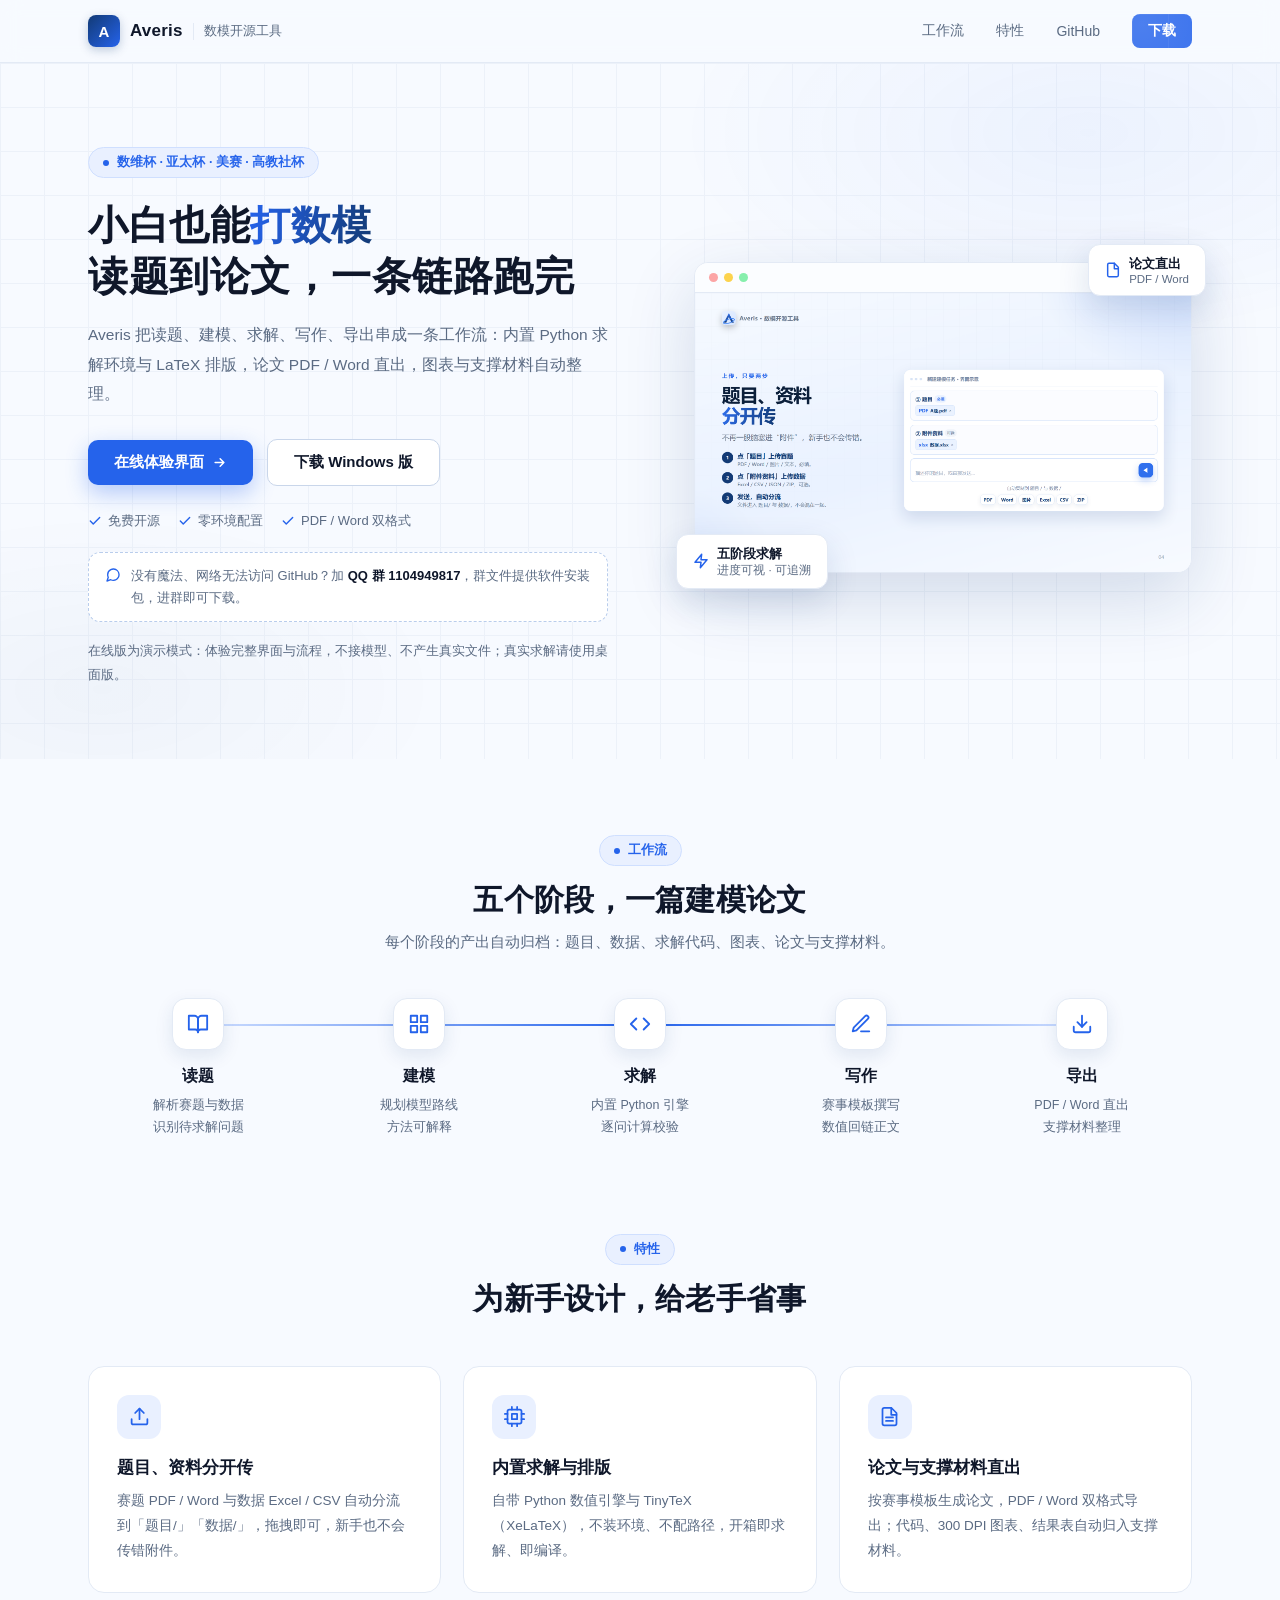
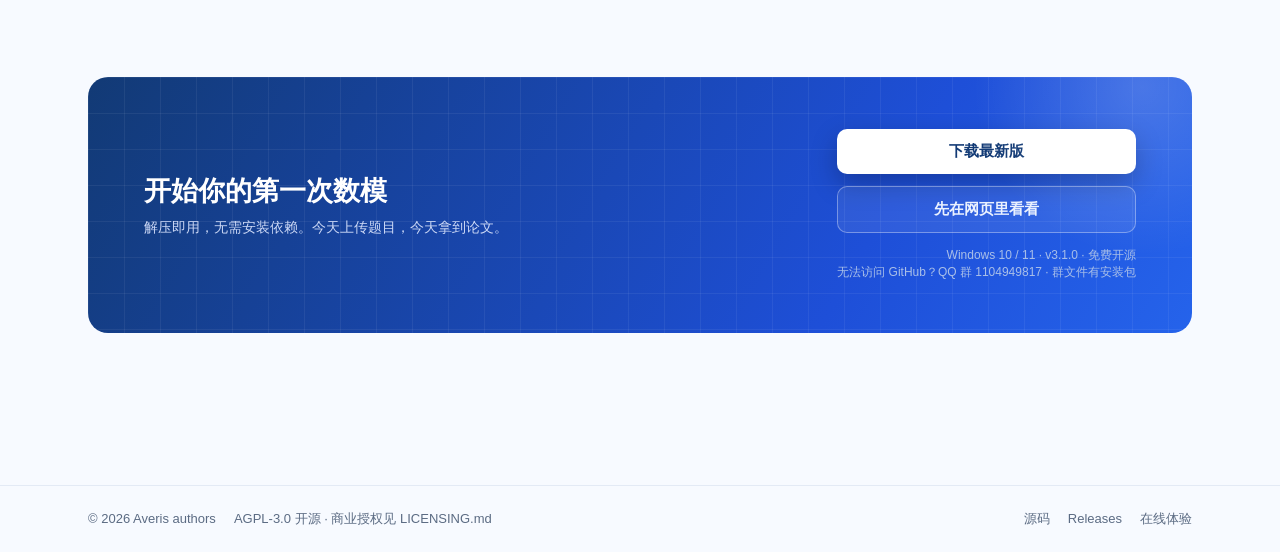
==== commit 8bebb831: "Ship v3.1.0 client UX: API setup gate, quick-card prep, window state, output downloads" ====
--- a/index.html
+++ b/index.html
@@ -187,7 +187,7 @@
         <a class="btn p" href="https://github.com/daoqigua/Averis/releases/latest">下载最新版</a>
         <a class="btn s" href="client/">先在网页里看看</a>
       </div>
-      <div class="meta">Windows 10 / 11 · v3.0.0 · 免费开源<br>无法访问 GitHub？QQ 群 1104949817 · 群文件有安装包</div>
+      <div class="meta">Windows 10 / 11 · v3.1.0 · 免费开源<br>无法访问 GitHub？QQ 群 1104949817 · 群文件有安装包</div>
     </div>
   </div>
 </div></section>
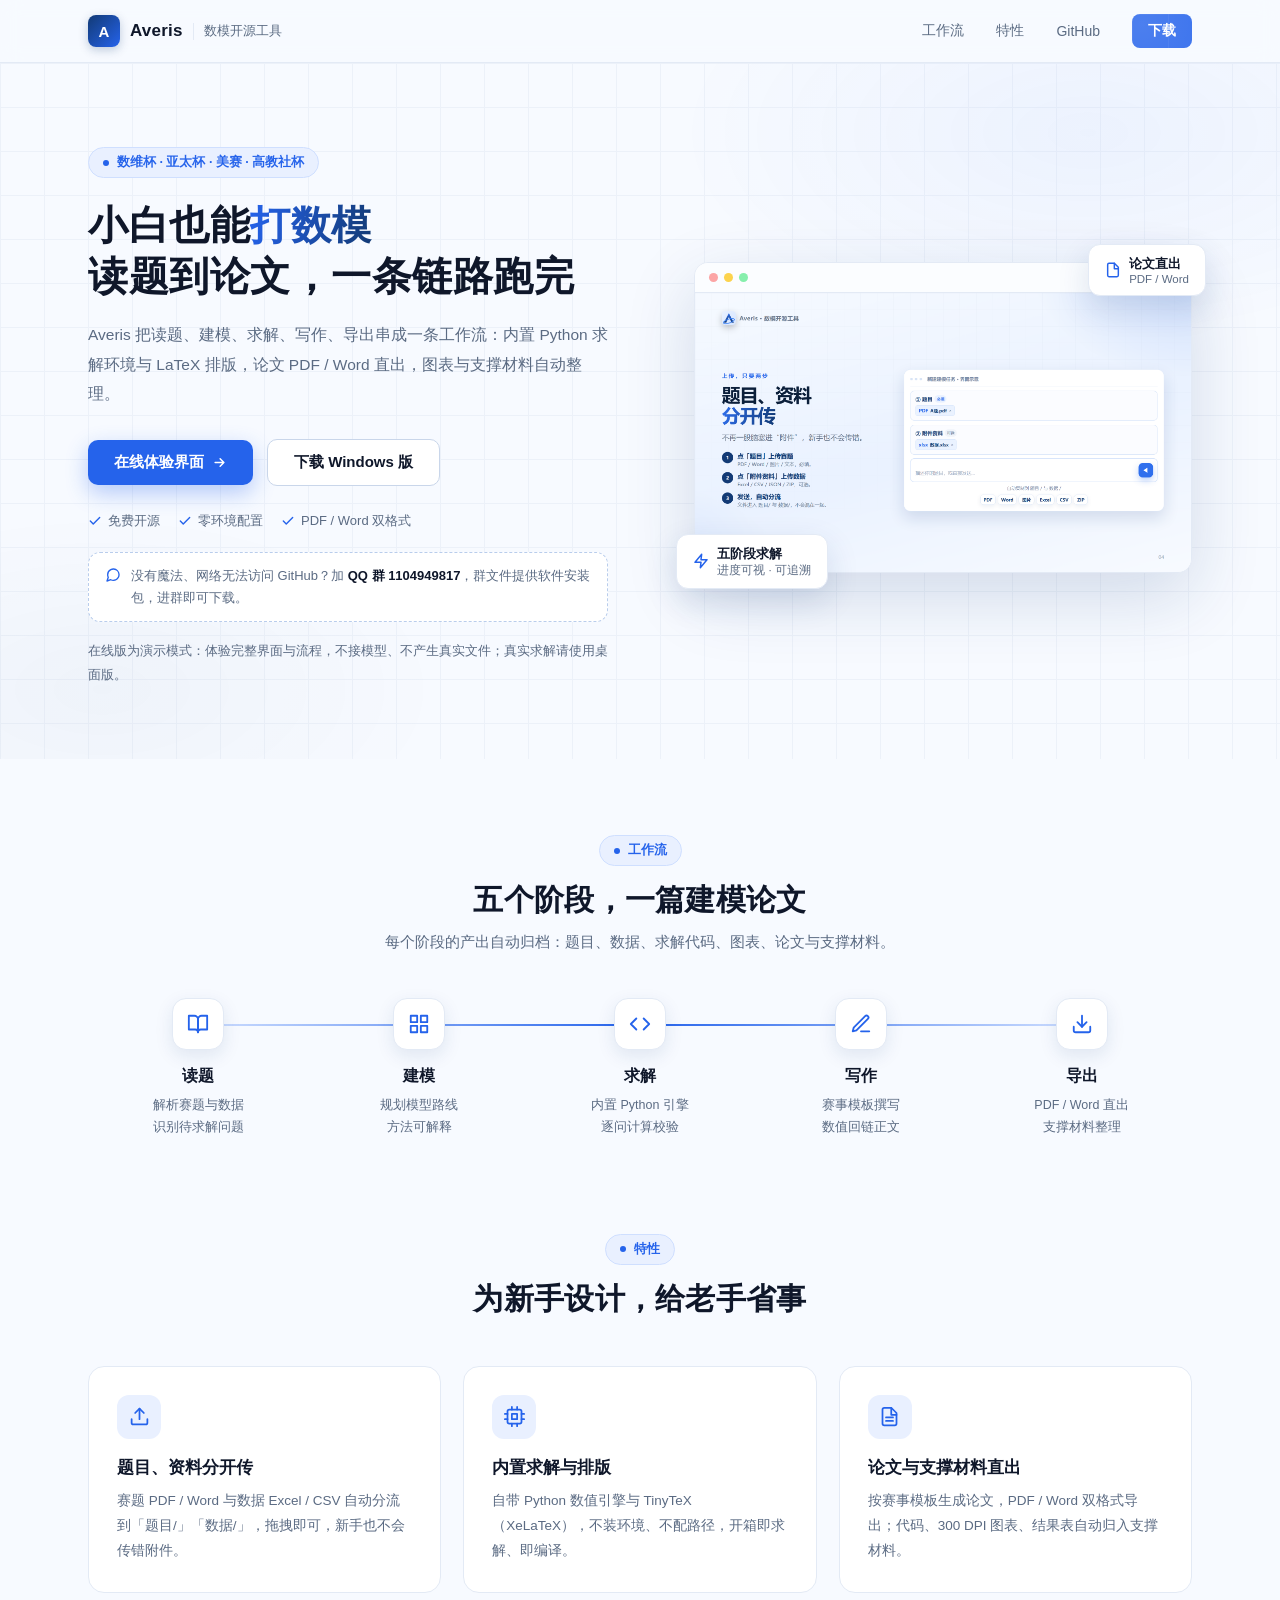
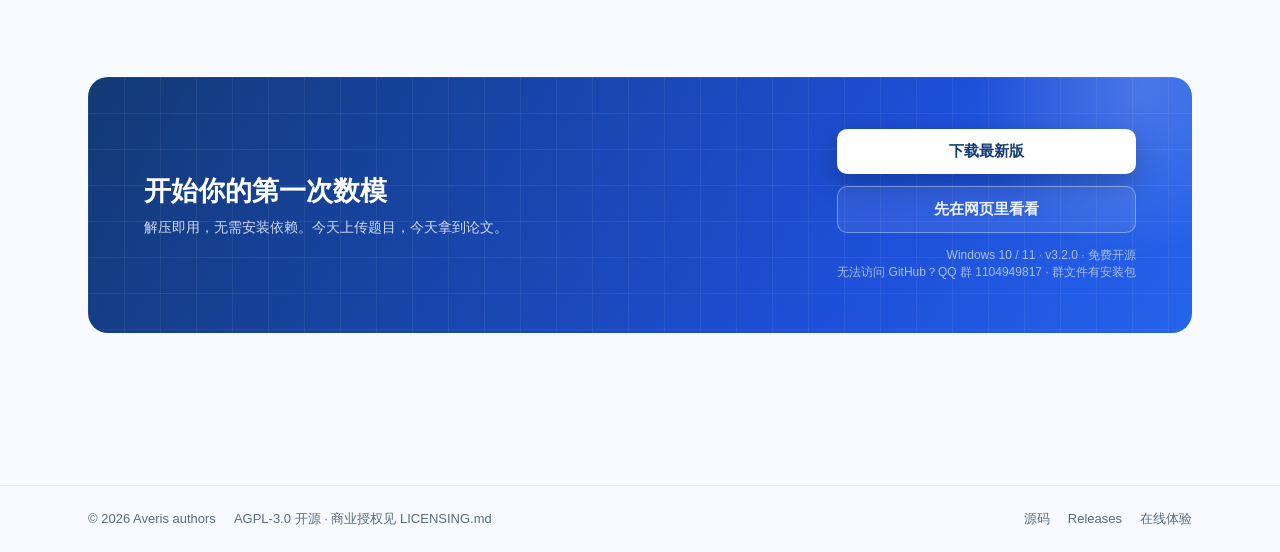
==== commit 3dc8c4d1: "Ship v3.2.0: Apple-style UI, model hub, intent-aware edits" ====
--- a/index.html
+++ b/index.html
@@ -187,7 +187,7 @@
         <a class="btn p" href="https://github.com/daoqigua/Averis/releases/latest">下载最新版</a>
         <a class="btn s" href="client/">先在网页里看看</a>
       </div>
-      <div class="meta">Windows 10 / 11 · v3.1.0 · 免费开源<br>无法访问 GitHub？QQ 群 1104949817 · 群文件有安装包</div>
+      <div class="meta">Windows 10 / 11 · v3.2.0 · 免费开源<br>无法访问 GitHub？QQ 群 1104949817 · 群文件有安装包</div>
     </div>
   </div>
 </div></section>
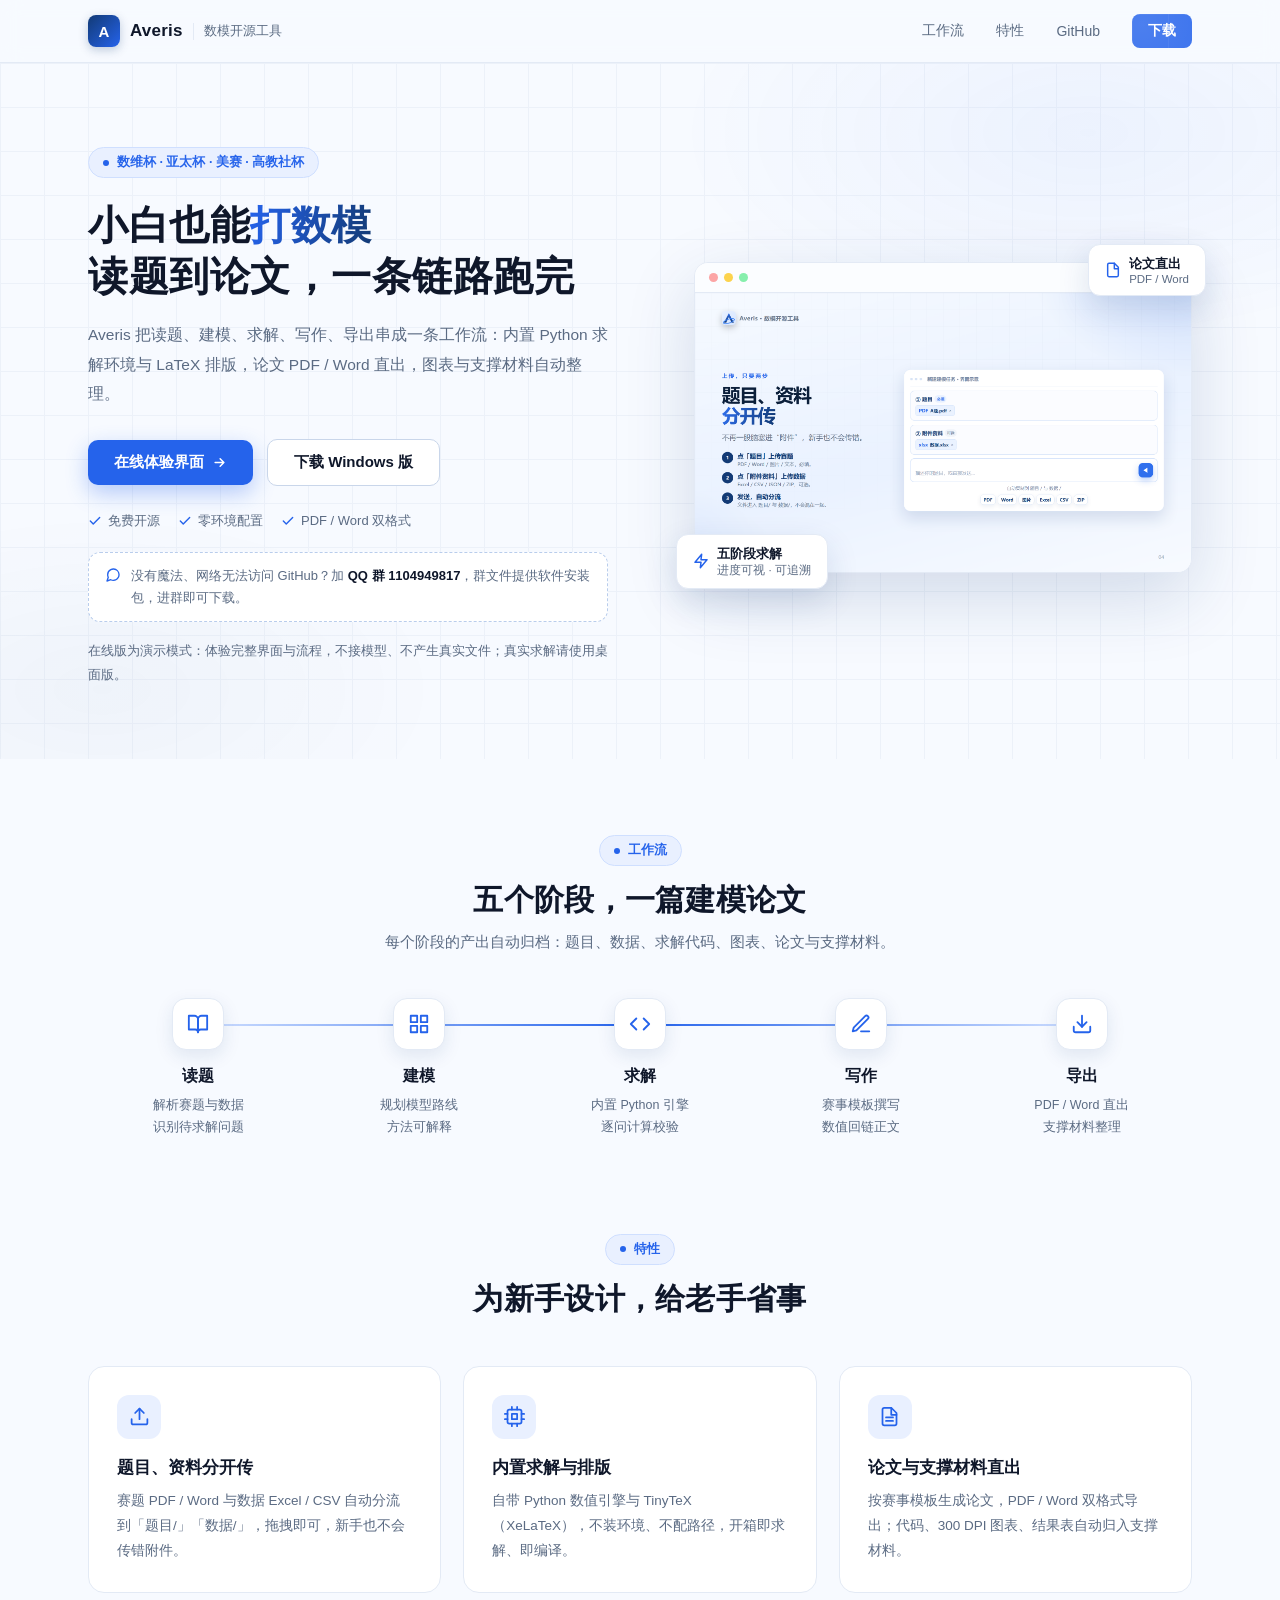
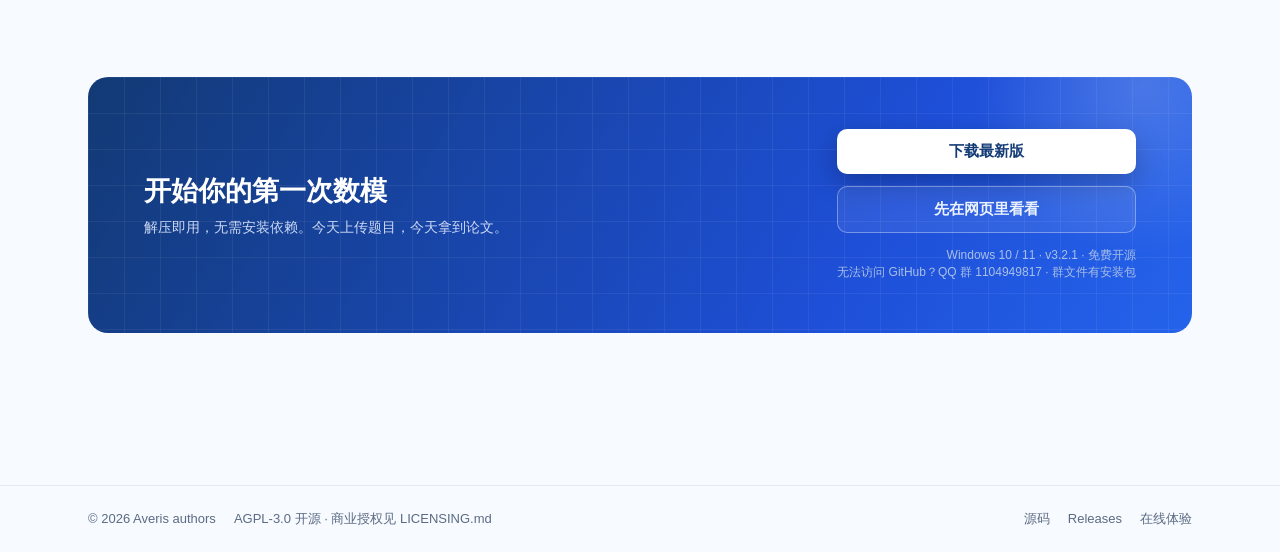
==== commit b629eca5: "Bump site to v3.2.1" ====
--- a/index.html
+++ b/index.html
@@ -187,7 +187,7 @@
         <a class="btn p" href="https://github.com/daoqigua/Averis/releases/latest">下载最新版</a>
         <a class="btn s" href="client/">先在网页里看看</a>
       </div>
-      <div class="meta">Windows 10 / 11 · v3.2.0 · 免费开源<br>无法访问 GitHub？QQ 群 1104949817 · 群文件有安装包</div>
+      <div class="meta">Windows 10 / 11 · v3.2.1 · 免费开源<br>无法访问 GitHub？QQ 群 1104949817 · 群文件有安装包</div>
     </div>
   </div>
 </div></section>
